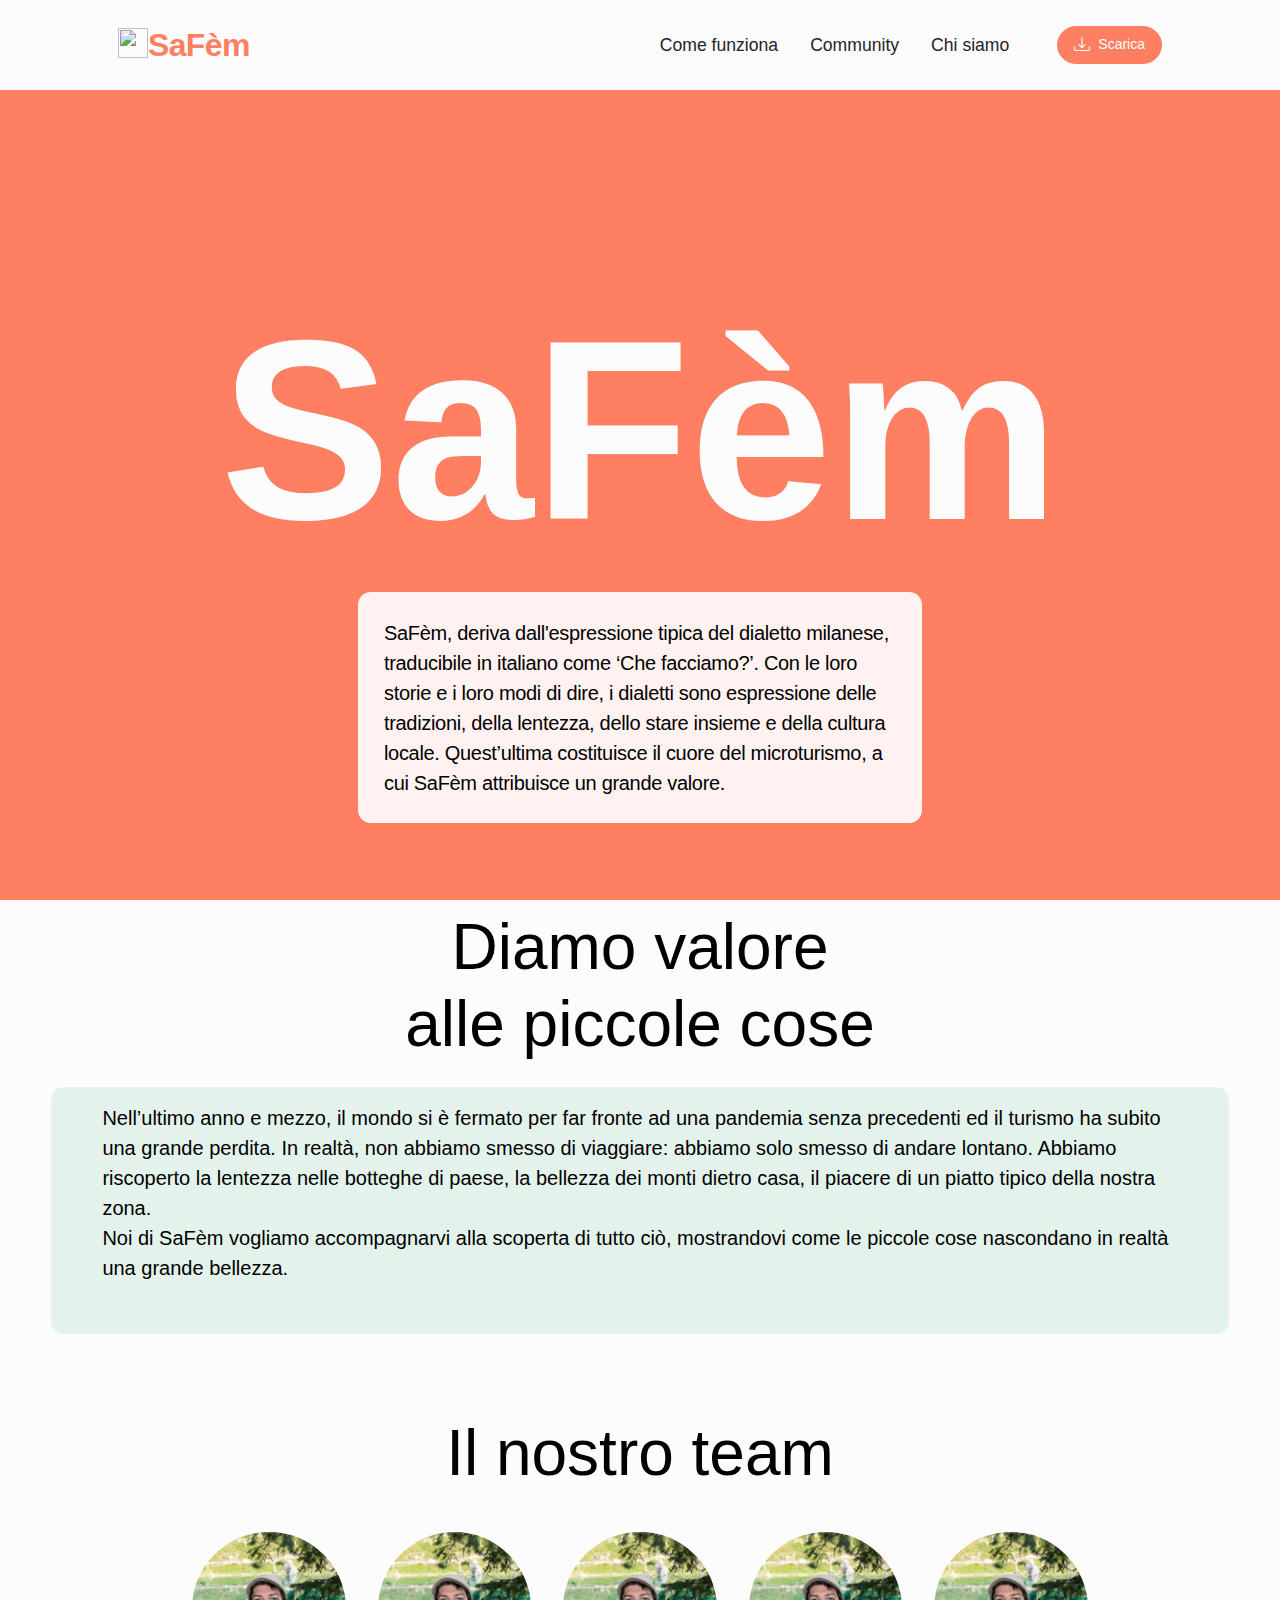
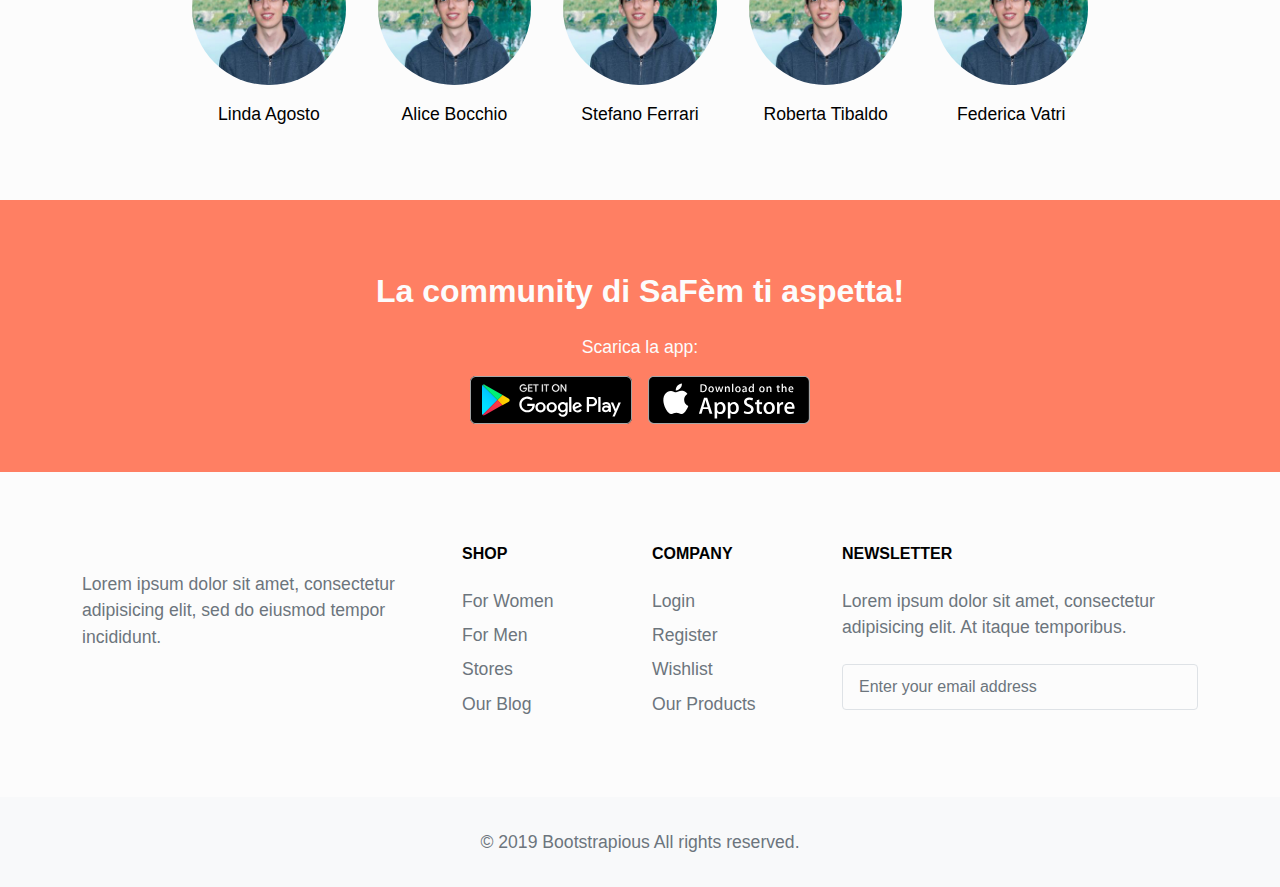
==== about.html @ 1166485e "fixing links per github pages" ====
<!DOCTYPE html>
<html lang="en">

<head>
  <meta charset="utf-8" />
  <meta name="viewport" content="width=device-width, initial-scale=1, shrink-to-fit=no" />
  <meta name="description" content="" />
  <meta name="author" content="" />
  <title>SaFèm - Chi siamo</title>
  <link rel="icon" type="image/x-icon" href="assets/favicon.ico" />
  <!-- Bootstrap icons-->
  <link href="https://cdn.jsdelivr.net/npm/bootstrap-icons@1.5.0/font/bootstrap-icons.css" rel="stylesheet" />
  <!-- Core theme CSS (includes Bootstrap)-->
  <link href="css/styles.css" rel="stylesheet" />
</head>

<body id="page-top">
  <!-- Navigation-->
  <nav class="navbar navbar-expand-lg navbar-light fixed-top shadow-sm" id="mainNav">
    <div class="container px-5">
      <div class="d-flex justify-content-center align-content-center m-auto">
        <a id="icona" href="/sa-fem/index.html"><img src="assets/logo.png" width="30px" height="30px" style="margin-top:12px;"></a>
        <a class="navbar-brand fw-bold" href="/sa-fem/index.html">SaFèm</a>
      </div>
      <button class="navbar-toggler" type="button" data-bs-toggle="collapse" data-bs-target="#navbarResponsive" aria-controls="navbarResponsive" aria-expanded="false" aria-label="Toggle navigation">
        Menu
        <i class="bi-list"></i>
      </button>
      <div class="collapse navbar-collapse" id="navbarResponsive">
        <ul class="navbar-nav ms-auto me-4 my-3 my-lg-0">
          <li class="nav-item"><a class="nav-link me-lg-3" href="/sa-fem/index.html#features">Come funziona</a></li>
          <li class="nav-item"><a class="nav-link me-lg-3" href="/sa-fem/index.html#community">Community</a></li>
          <li class="nav-item"><a class="nav-link me-lg-3" href="/sa-fem/about.html">Chi siamo</a></li>
        </ul>
        <button class="btn btn-primary rounded-pill px-3 mb-2 mb-lg-0" data-bs-toggle="modal" data-bs-target="#feedbackModal">
          <span class="d-flex align-items-center">
            <i class="bi bi-download me-2"></i>
            <span class="small">Scarica</span>
          </span>
        </button>
      </div>
    </div>
  </nav>
  <!-- Mashead header-->
  <div class="bg-primary">
    <header id="about-safem" class="d-flex flex-column align-content-center justify-content-center">
      <h1 class="text-center text-white header-spacing pt-5 pt-sm-0" style="font-size:20vw;">SaFèm</h1>
      <p class="fw-normal lead rounded-4 text-card-white">SaFèm, deriva dall'espressione tipica del dialetto milanese, traducibile in italiano come ‘Che facciamo?’.
Con le loro storie e i loro modi di dire, i dialetti sono espressione delle tradizioni, della lentezza, dello stare insieme e della cultura locale. Quest’ultima costituisce il cuore del microturismo, a cui SaFèm attribuisce un grande valore.</p>
    </header>
  </div>
  <section class="d-flex flex-column align-content-center justify-content-center">
    <h2 class="text-center display-3 mb-4">Diamo valore <br>alle piccole cose</h2>
    <p class="lead pt-3 bg-secondary rounded-4 text-card-secondary">Nell’ultimo anno e mezzo, il mondo si è fermato per far fronte ad una pandemia senza precedenti ed il turismo ha subito una grande perdita.
In realtà, non abbiamo smesso di viaggiare: abbiamo solo smesso di andare lontano. Abbiamo riscoperto la lentezza nelle botteghe di paese, la bellezza dei monti dietro casa, il piacere di un piatto tipico della nostra zona.
<br>Noi di SaFèm vogliamo accompagnarvi alla scoperta di tutto ciò, mostrandovi come le piccole cose nascondano in realtà una grande bellezza.</p>
  </section>

  <section class="d-flex flex-column align-content-center justify-content-center">
    <h2 class="text-center display-3 mb-4">Il nostro team</h2>
    <div class="team-photo">
      <div class="d-flex flex-row">
        <div class="d-flex flex-column align-content-center justify-content-center text-center">
          <div class="rounded-circle overflow-hidden m-3 team-photo-frame">
            <img src="assets/img/stefano.jpg" class="team-photo-frame">
          </div>
          <p>Linda Agosto</p>
        </div>
        <div class="d-flex flex-column align-content-center justify-content-center text-center">
          <div class="rounded-circle overflow-hidden m-3 team-photo-frame">
            <img src="assets/img/stefano.jpg" class="team-photo-frame">
          </div>
          <p>Alice Bocchio</p>
        </div>
        <div class="d-flex flex-column align-content-center justify-content-center text-center">
          <div class="rounded-circle overflow-hidden m-3 team-photo-frame">
            <img src="assets/img/stefano.jpg" class="team-photo-frame">
          </div>
          <p>Stefano Ferrari</p>
        </div>
      </div>
      <div class="d-flex flex-row">
        <div class="d-flex flex-column align-content-center justify-content-center text-center">
          <div class="rounded-circle overflow-hidden m-3 team-photo-frame">
            <img src="assets/img/stefano.jpg" class="team-photo-frame">
          </div>
          <p>Roberta Tibaldo</p>
        </div>
        <div class="d-flex flex-column align-content-center justify-content-center text-center">
          <div class="rounded-circle overflow-hidden m-3 team-photo-frame">
            <img src="assets/img/stefano.jpg" class="team-photo-frame">
          </div>
          <p>Federica Vatri</p>
        </div>
      </div>
    </div>
  </section>

  <!-- App badge section-->
  <section class="bg-primary py-5" id="download">
    <div class="container px-5">
      <h2 class="text-center text-white font-alt my-4">La community di SaFèm ti aspetta!</h2>
      <p class="text-white text-center">Scarica la app:</p>
      <div class="d-flex flex-column flex-lg-row align-items-center justify-content-center">
        <a class="me-lg-3 mb-4 mb-lg-0" href="#!"><img class="app-badge" src="assets/img/google-play-badge.svg" alt="..." /></a>
        <a href="#!"><img class="app-badge" src="assets/img/app-store-badge.svg" alt="..." /></a>
      </div>
    </div>
  </section>
  <!-- Footer-->
  <footer class="bg-white">
      <div class="container py-5">
        <div class="row py-4">
          <div class="col-lg-4 col-md-6 mb-4 mb-lg-0"><img src="img/logo.png" alt="" width="180" class="mb-3">
            <p class="font-italic text-muted">Lorem ipsum dolor sit amet, consectetur adipisicing elit, sed do eiusmod tempor incididunt.</p>
            <ul class="list-inline mt-4">
              <li class="list-inline-item"><a href="#" target="_blank" title="twitter"><i class="fa fa-twitter"></i></a></li>
              <li class="list-inline-item"><a href="#" target="_blank" title="facebook"><i class="fa fa-facebook"></i></a></li>
              <li class="list-inline-item"><a href="#" target="_blank" title="instagram"><i class="fa fa-instagram"></i></a></li>
              <li class="list-inline-item"><a href="#" target="_blank" title="pinterest"><i class="fa fa-pinterest"></i></a></li>
              <li class="list-inline-item"><a href="#" target="_blank" title="vimeo"><i class="fa fa-vimeo"></i></a></li>
            </ul>
          </div>
          <div class="col-lg-2 col-md-6 mb-4 mb-lg-0">
            <h6 class="text-uppercase font-weight-bold mb-4">Shop</h6>
            <ul class="list-unstyled mb-0">
              <li class="mb-2"><a href="#" class="text-muted">For Women</a></li>
              <li class="mb-2"><a href="#" class="text-muted">For Men</a></li>
              <li class="mb-2"><a href="#" class="text-muted">Stores</a></li>
              <li class="mb-2"><a href="#" class="text-muted">Our Blog</a></li>
            </ul>
          </div>
          <div class="col-lg-2 col-md-6 mb-4 mb-lg-0">
            <h6 class="text-uppercase font-weight-bold mb-4">Company</h6>
            <ul class="list-unstyled mb-0">
              <li class="mb-2"><a href="#" class="text-muted">Login</a></li>
              <li class="mb-2"><a href="#" class="text-muted">Register</a></li>
              <li class="mb-2"><a href="#" class="text-muted">Wishlist</a></li>
              <li class="mb-2"><a href="#" class="text-muted">Our Products</a></li>
            </ul>
          </div>
          <div class="col-lg-4 col-md-6 mb-lg-0">
            <h6 class="text-uppercase font-weight-bold mb-4">Newsletter</h6>
            <p class="text-muted mb-4">Lorem ipsum dolor sit amet, consectetur adipisicing elit. At itaque temporibus.</p>
            <div class="p-1 rounded border">
              <div class="input-group">
                <input type="email" placeholder="Enter your email address" aria-describedby="button-addon1" class="form-control border-0 shadow-0">
                <div class="input-group-append">
                  <button id="button-addon1" type="submit" class="btn btn-link"><i class="fa fa-paper-plane"></i></button>
                </div>
              </div>
            </div>
          </div>
        </div>
      </div>

      <!-- Copyrights -->
      <div class="bg-light py-4">
        <div class="container text-center">
          <p class="text-muted mb-0 py-2">© 2019 Bootstrapious All rights reserved.</p>
        </div>
      </div>
    </footer>

  <!-- Bootstrap core JS-->
  <script src="https://cdn.jsdelivr.net/npm/bootstrap@5.0.1/dist/js/bootstrap.bundle.min.js"></script>
  <!-- Core theme JS-->
  <script src="js/scripts.js"></script>
</body>

</html>
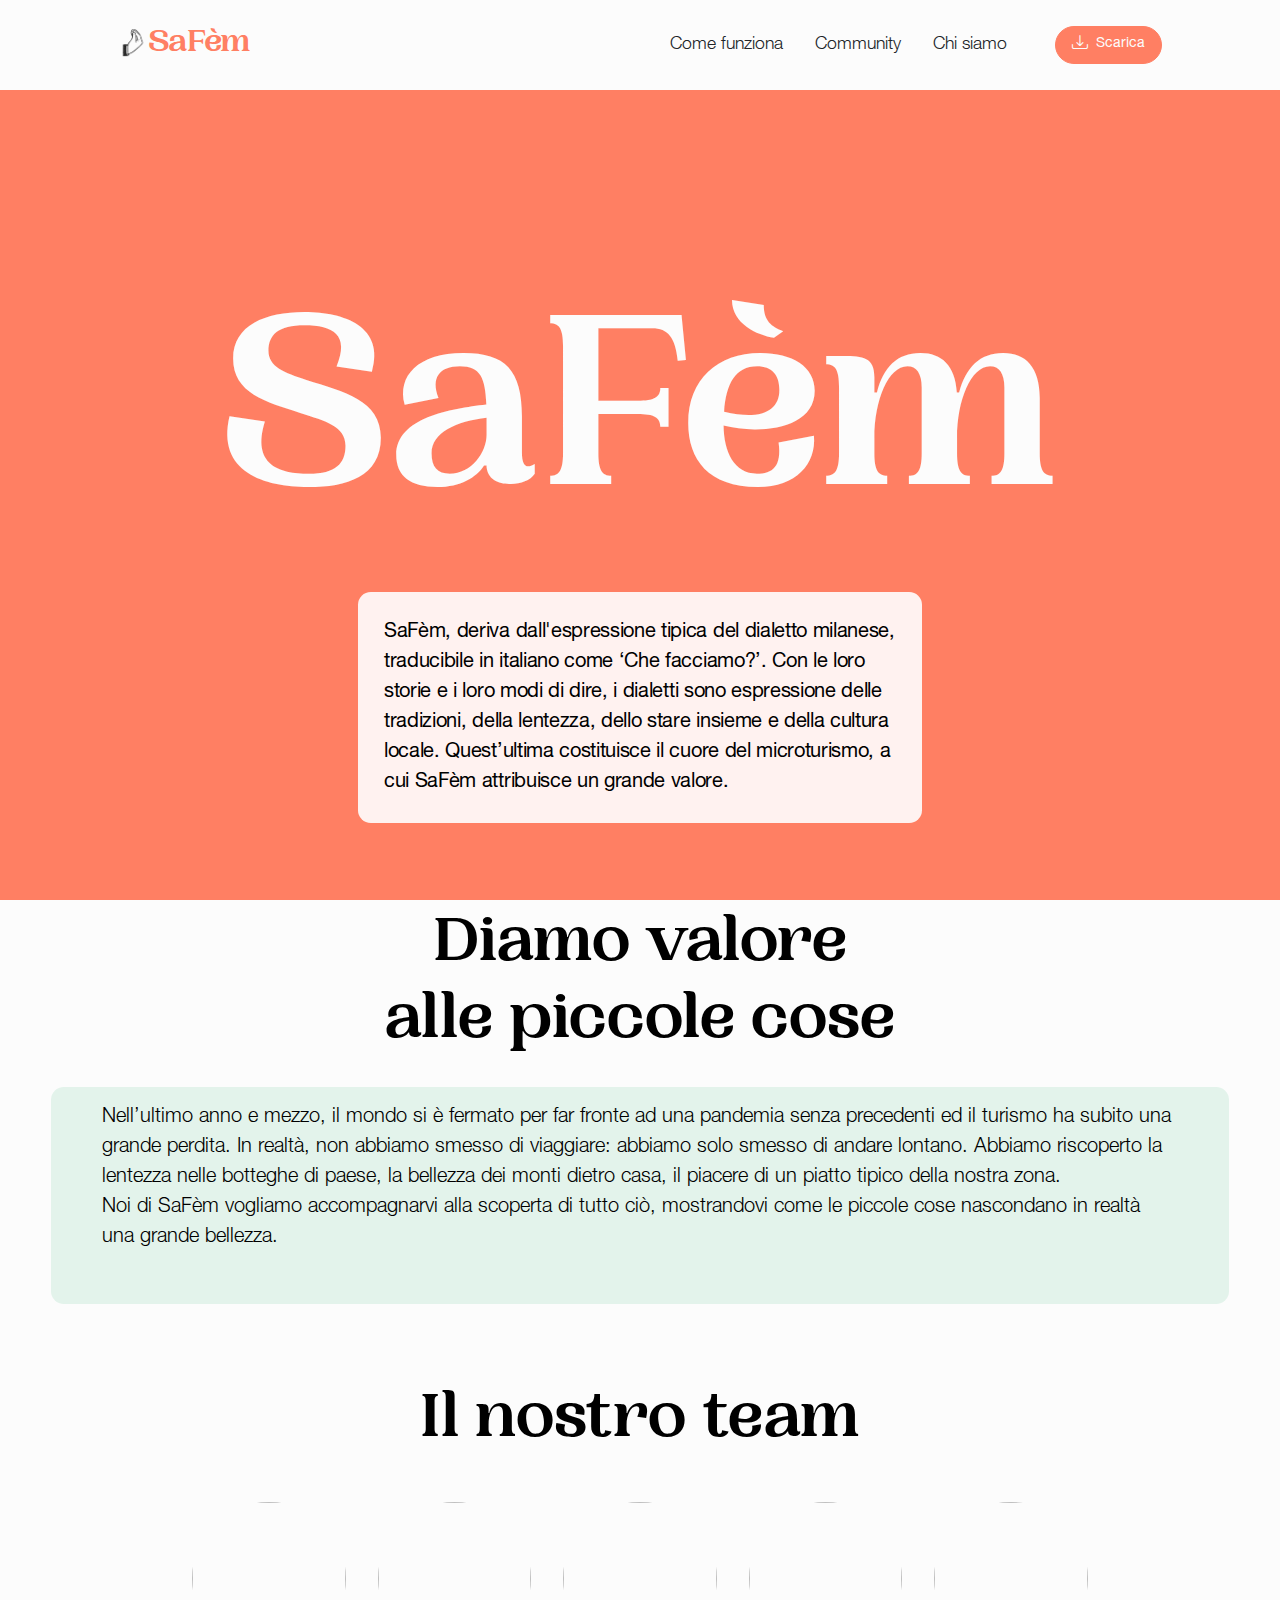
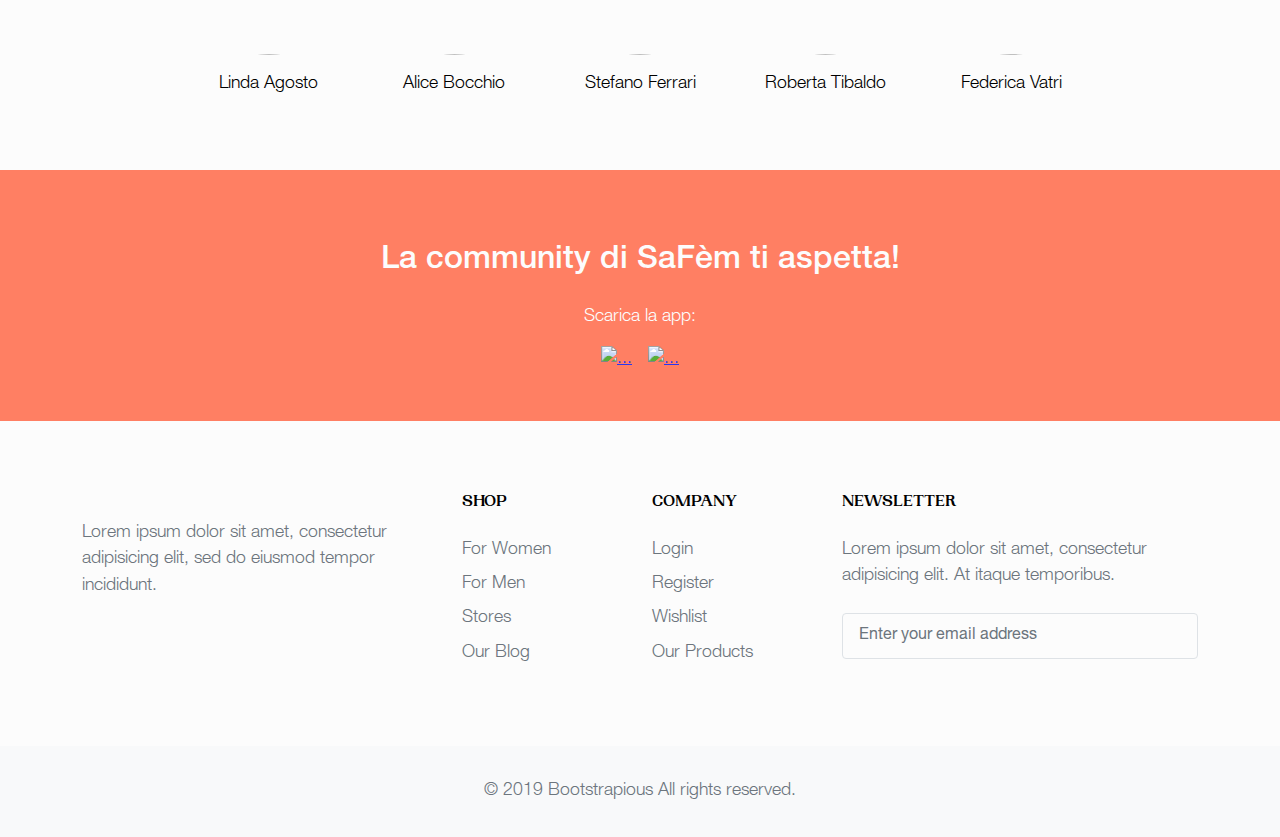
==== commit c362378e: "links" ====
--- a/about.html
+++ b/about.html
@@ -62,19 +62,19 @@
       <div class="d-flex flex-row">
         <div class="d-flex flex-column align-content-center justify-content-center text-center">
           <div class="rounded-circle overflow-hidden m-3 team-photo-frame">
-            <img src="assets/img/stefano.jpg" class="team-photo-frame">
+            <img src="/safem/assets/img/foto-team/stefano.jpg" class="team-photo-frame">
           </div>
           <p>Linda Agosto</p>
         </div>
         <div class="d-flex flex-column align-content-center justify-content-center text-center">
           <div class="rounded-circle overflow-hidden m-3 team-photo-frame">
-            <img src="assets/img/stefano.jpg" class="team-photo-frame">
+            <img src="/safem/assets/img/foto-team/stefano.jpg" class="team-photo-frame">
           </div>
           <p>Alice Bocchio</p>
         </div>
         <div class="d-flex flex-column align-content-center justify-content-center text-center">
           <div class="rounded-circle overflow-hidden m-3 team-photo-frame">
-            <img src="assets/img/stefano.jpg" class="team-photo-frame">
+            <img src="/safem/assets/img/foto-team/stefano.jpg" class="team-photo-frame">
           </div>
           <p>Stefano Ferrari</p>
         </div>
@@ -82,13 +82,13 @@
       <div class="d-flex flex-row">
         <div class="d-flex flex-column align-content-center justify-content-center text-center">
           <div class="rounded-circle overflow-hidden m-3 team-photo-frame">
-            <img src="assets/img/stefano.jpg" class="team-photo-frame">
+            <img src="/safem/assets/img/foto-team/stefano.jpg" class="team-photo-frame">
           </div>
           <p>Roberta Tibaldo</p>
         </div>
         <div class="d-flex flex-column align-content-center justify-content-center text-center">
           <div class="rounded-circle overflow-hidden m-3 team-photo-frame">
-            <img src="assets/img/stefano.jpg" class="team-photo-frame">
+            <img src="/safem/assets/img/foto-team/stefano.jpg" class="team-photo-frame">
           </div>
           <p>Federica Vatri</p>
         </div>
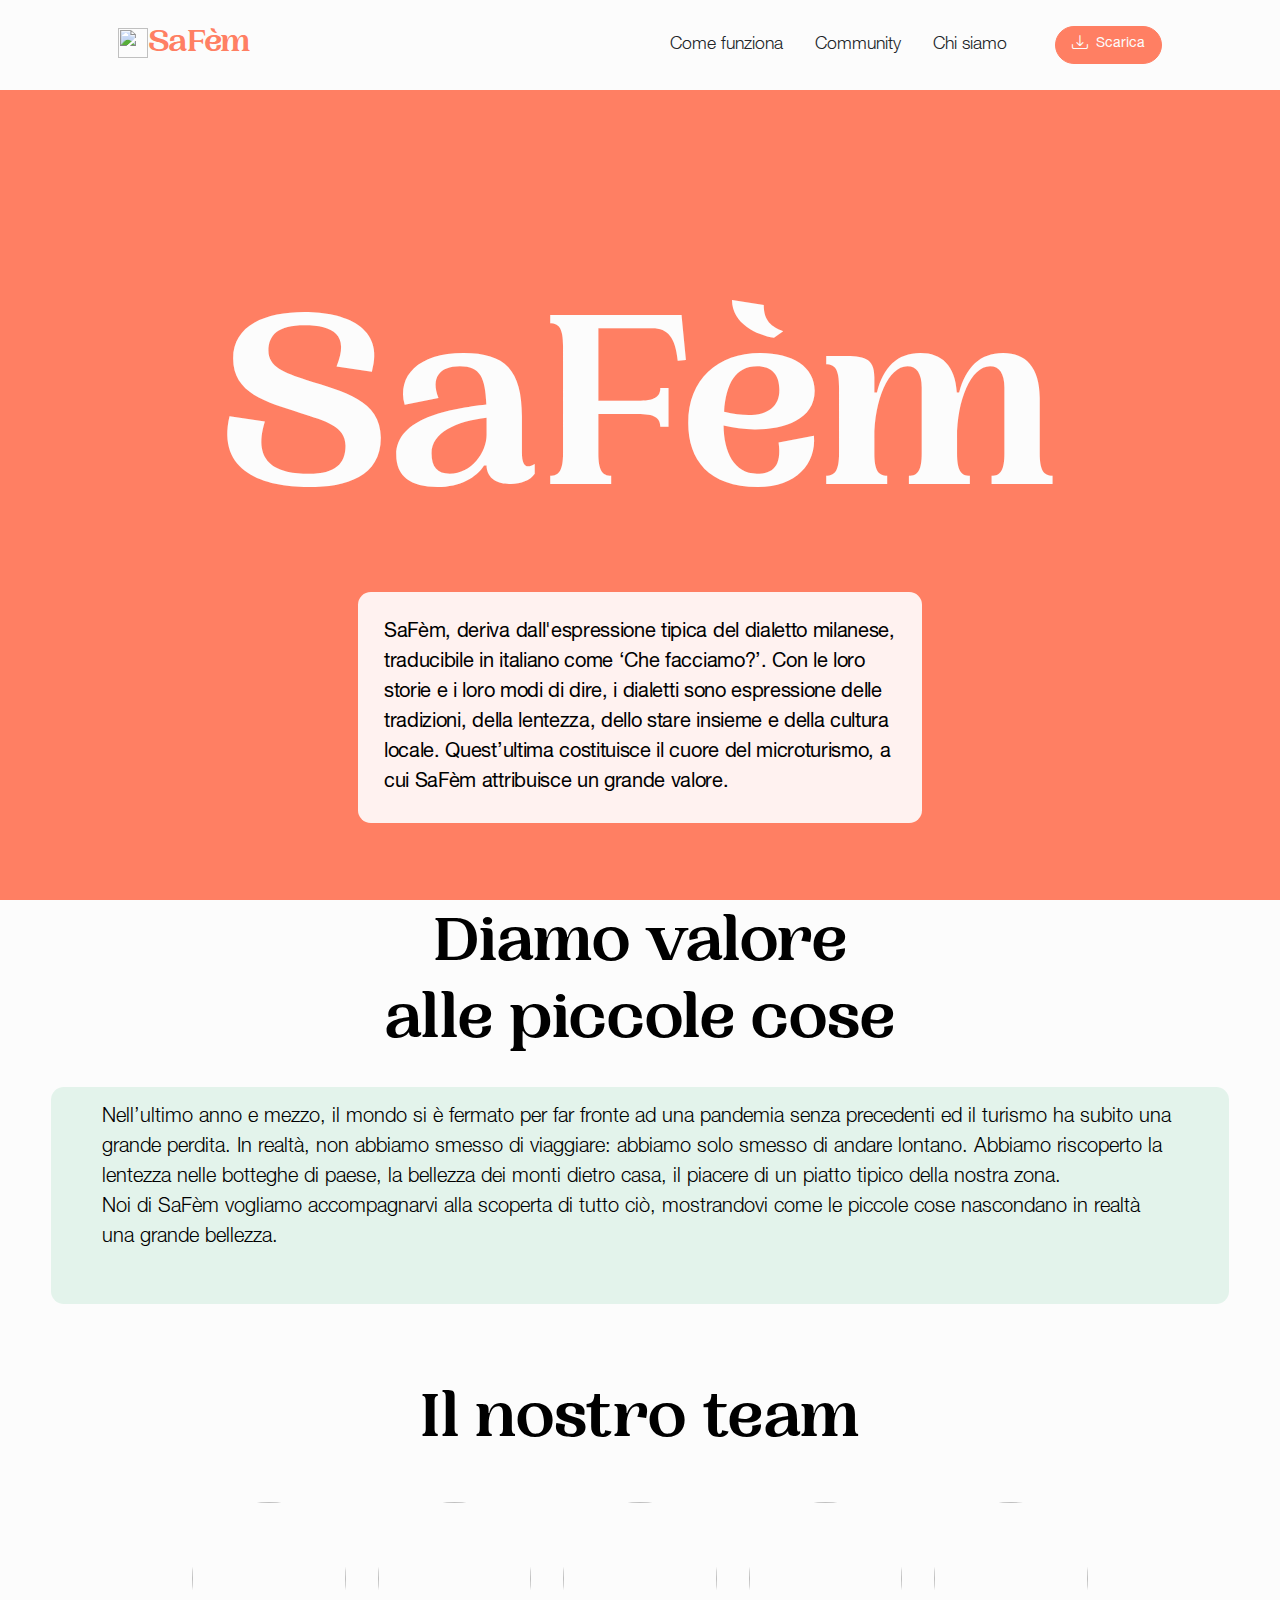
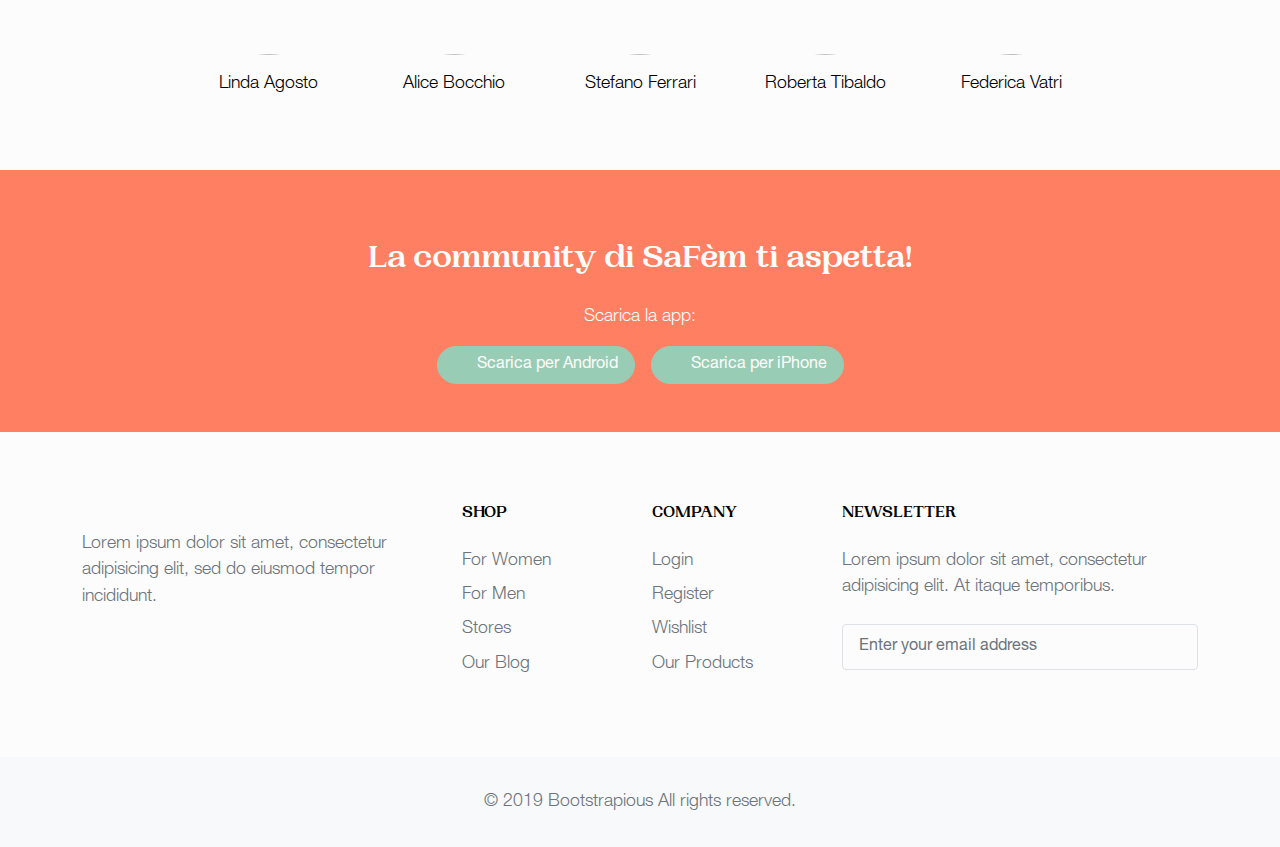
==== commit f77e146a: "links" ====
--- a/about.html
+++ b/about.html
@@ -18,8 +18,8 @@
   <!-- Navigation-->
   <nav class="navbar navbar-expand-lg navbar-light fixed-top shadow-sm" id="mainNav">
     <div class="container px-5">
-      <div class="d-flex justify-content-center align-content-center m-auto">
-        <a id="icona" href="/sa-fem/index.html"><img src="assets/logo.png" width="30px" height="30px" style="margin-top:12px;"></a>
+      <div class="d-flex justify-content-center align-content-center">
+        <a id="icona" href="/sa-fem/index.html"><img src="/sa-fem/assets/icone/logo.png" width="30px" height="30px" style="margin-top:12px;"></a>
         <a class="navbar-brand fw-bold" href="/sa-fem/index.html">SaFèm</a>
       </div>
       <button class="navbar-toggler" type="button" data-bs-toggle="collapse" data-bs-target="#navbarResponsive" aria-controls="navbarResponsive" aria-expanded="false" aria-label="Toggle navigation">
@@ -62,13 +62,13 @@
       <div class="d-flex flex-row">
         <div class="d-flex flex-column align-content-center justify-content-center text-center">
           <div class="rounded-circle overflow-hidden m-3 team-photo-frame">
-            <img src="/safem/assets/img/foto-team/stefano.jpg" class="team-photo-frame">
+            <img src="/sa-fem/assets/img/foto-team/stefano.jpg" class="team-photo-frame">
           </div>
           <p>Linda Agosto</p>
         </div>
         <div class="d-flex flex-column align-content-center justify-content-center text-center">
           <div class="rounded-circle overflow-hidden m-3 team-photo-frame">
-            <img src="/safem/assets/img/foto-team/stefano.jpg" class="team-photo-frame">
+            <img src="/sa-fem/assets/img/foto-team/stefano.jpg" class="team-photo-frame">
           </div>
           <p>Alice Bocchio</p>
         </div>
@@ -82,13 +82,13 @@
       <div class="d-flex flex-row">
         <div class="d-flex flex-column align-content-center justify-content-center text-center">
           <div class="rounded-circle overflow-hidden m-3 team-photo-frame">
-            <img src="/safem/assets/img/foto-team/stefano.jpg" class="team-photo-frame">
+            <img src="/sa-fem/assets/img/foto-team/stefano.jpg" class="team-photo-frame">
           </div>
           <p>Roberta Tibaldo</p>
         </div>
         <div class="d-flex flex-column align-content-center justify-content-center text-center">
           <div class="rounded-circle overflow-hidden m-3 team-photo-frame">
-            <img src="/safem/assets/img/foto-team/stefano.jpg" class="team-photo-frame">
+            <img src="/sa-fem/assets/img/foto-team/stefano.jpg" class="team-photo-frame">
           </div>
           <p>Federica Vatri</p>
         </div>
@@ -99,11 +99,21 @@
   <!-- App badge section-->
   <section class="bg-primary py-5" id="download">
     <div class="container px-5">
-      <h2 class="text-center text-white font-alt my-4">La community di SaFèm ti aspetta!</h2>
+      <h2 class="text-center text-white my-4">La community di SaFèm ti aspetta!</h2>
       <p class="text-white text-center">Scarica la app:</p>
-      <div class="d-flex flex-column flex-lg-row align-items-center justify-content-center">
-        <a class="me-lg-3 mb-4 mb-lg-0" href="#!"><img class="app-badge" src="assets/img/google-play-badge.svg" alt="..." /></a>
-        <a href="#!"><img class="app-badge" src="assets/img/app-store-badge.svg" alt="..." /></a>
+      <div class="d-flex flex-sm-row flex-column justify-content-center align-items-center">
+        <button class="btn btn-secondary rounded-pill px-3 mb-2 me-sm-3 mb-lg-0">
+          <span class="d-flex align-items-center">
+            <img src="/sa-fem/assets/icone/play_store.png" width="15" height="15" class="me-2">
+            <span> Scarica per Android</span>
+          </span>
+        </button>
+        <button class="btn btn-secondary rounded-pill px-3 mb-2 mb-lg-0">
+          <span class="d-flex align-items-center">
+            <img src="/sa-fem/assets/icone/apple_store.png" width="15" height="18" class="me-2">
+            <span> Scarica per iPhone</span>
+          </span>
+        </button>
       </div>
     </div>
   </section>
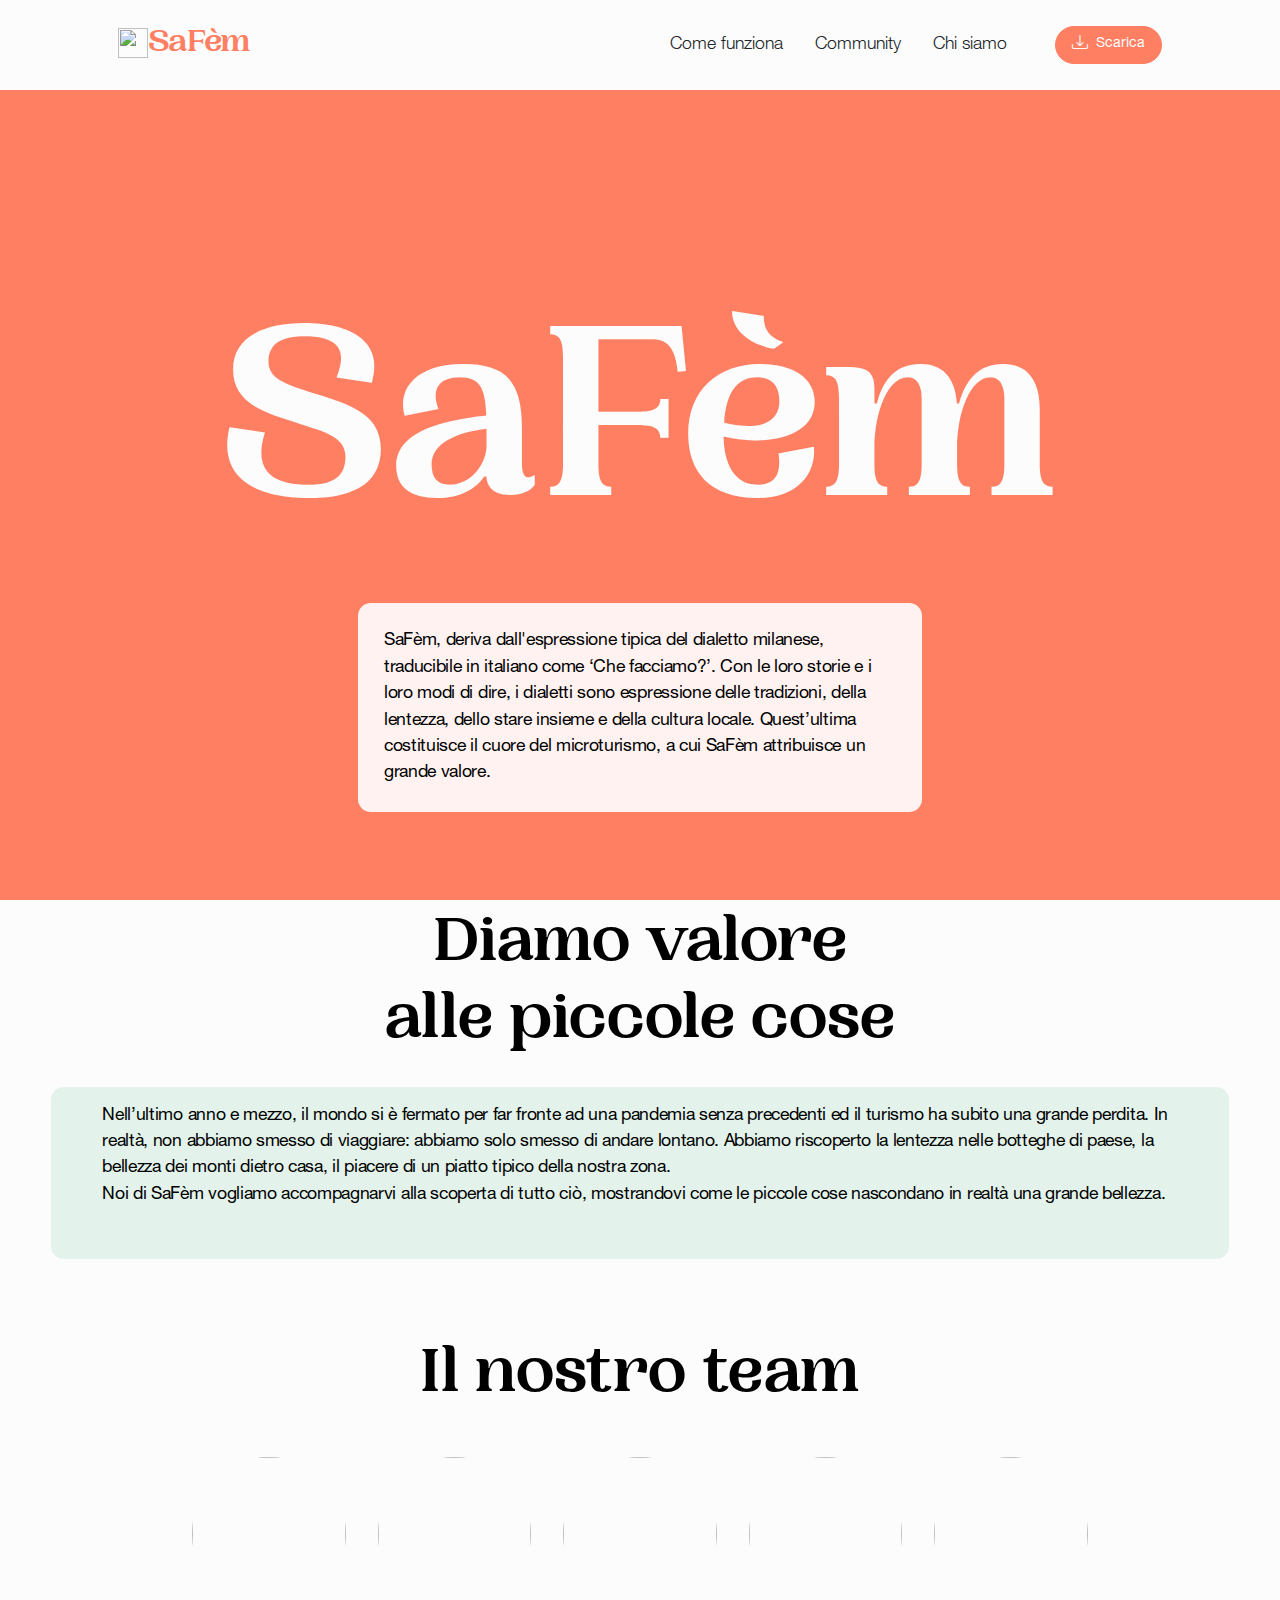
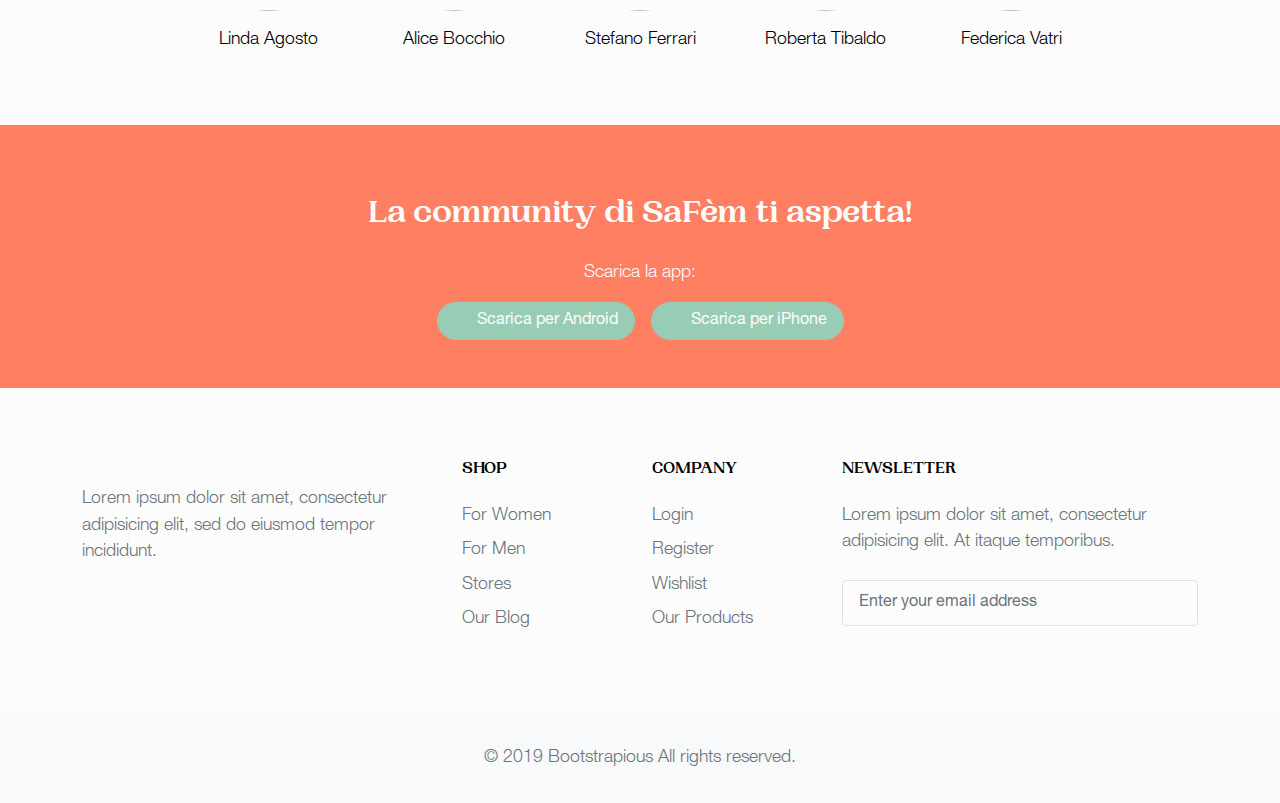
==== commit 00c93616: "links" ====
--- a/about.html
+++ b/about.html
@@ -7,7 +7,7 @@
   <meta name="description" content="" />
   <meta name="author" content="" />
   <title>SaFèm - Chi siamo</title>
-  <link rel="icon" type="image/x-icon" href="assets/favicon.ico" />
+  <link rel="icon" type="image/x-icon" href="../sa-fem/assets/icone/favicon.ico" />
   <!-- Bootstrap icons-->
   <link href="https://cdn.jsdelivr.net/npm/bootstrap-icons@1.5.0/font/bootstrap-icons.css" rel="stylesheet" />
   <!-- Core theme CSS (includes Bootstrap)-->
@@ -19,8 +19,8 @@
   <nav class="navbar navbar-expand-lg navbar-light fixed-top shadow-sm" id="mainNav">
     <div class="container px-5">
       <div class="d-flex justify-content-center align-content-center">
-        <a id="icona" href="/sa-fem/index.html"><img src="/sa-fem/assets/icone/logo.png" width="30px" height="30px" style="margin-top:12px;"></a>
-        <a class="navbar-brand fw-bold" href="/sa-fem/index.html">SaFèm</a>
+        <a id="icona" href="../sa-fem/index.html"><img src="../sa-fem/assets/icone/logo.png" width="30px" height="30px" style="margin-top:12px;"></a>
+        <a class="navbar-brand fw-bold" href="../sa-fem/index.html">SaFèm</a>
       </div>
       <button class="navbar-toggler" type="button" data-bs-toggle="collapse" data-bs-target="#navbarResponsive" aria-controls="navbarResponsive" aria-expanded="false" aria-label="Toggle navigation">
         Menu
@@ -45,13 +45,13 @@
   <div class="bg-primary">
     <header id="about-safem" class="d-flex flex-column align-content-center justify-content-center">
       <h1 class="text-center text-white header-spacing pt-5 pt-sm-0" style="font-size:20vw;">SaFèm</h1>
-      <p class="fw-normal lead rounded-4 text-card-white">SaFèm, deriva dall'espressione tipica del dialetto milanese, traducibile in italiano come ‘Che facciamo?’.
+      <p class="fw-normal rounded-4 text-card-white">SaFèm, deriva dall'espressione tipica del dialetto milanese, traducibile in italiano come ‘Che facciamo?’.
 Con le loro storie e i loro modi di dire, i dialetti sono espressione delle tradizioni, della lentezza, dello stare insieme e della cultura locale. Quest’ultima costituisce il cuore del microturismo, a cui SaFèm attribuisce un grande valore.</p>
     </header>
   </div>
   <section class="d-flex flex-column align-content-center justify-content-center">
     <h2 class="text-center display-3 mb-4">Diamo valore <br>alle piccole cose</h2>
-    <p class="lead pt-3 bg-secondary rounded-4 text-card-secondary">Nell’ultimo anno e mezzo, il mondo si è fermato per far fronte ad una pandemia senza precedenti ed il turismo ha subito una grande perdita.
+    <p class="fw-normal pt-3 bg-secondary rounded-4 text-card-secondary">Nell’ultimo anno e mezzo, il mondo si è fermato per far fronte ad una pandemia senza precedenti ed il turismo ha subito una grande perdita.
 In realtà, non abbiamo smesso di viaggiare: abbiamo solo smesso di andare lontano. Abbiamo riscoperto la lentezza nelle botteghe di paese, la bellezza dei monti dietro casa, il piacere di un piatto tipico della nostra zona.
 <br>Noi di SaFèm vogliamo accompagnarvi alla scoperta di tutto ciò, mostrandovi come le piccole cose nascondano in realtà una grande bellezza.</p>
   </section>
@@ -62,19 +62,19 @@
       <div class="d-flex flex-row">
         <div class="d-flex flex-column align-content-center justify-content-center text-center">
           <div class="rounded-circle overflow-hidden m-3 team-photo-frame">
-            <img src="/sa-fem/assets/img/foto-team/stefano.jpg" class="team-photo-frame">
+            <img src="../sa-fem/assets/img/foto_team/stefano.jpg" class="team-photo-frame">
           </div>
           <p>Linda Agosto</p>
         </div>
         <div class="d-flex flex-column align-content-center justify-content-center text-center">
           <div class="rounded-circle overflow-hidden m-3 team-photo-frame">
-            <img src="/sa-fem/assets/img/foto-team/stefano.jpg" class="team-photo-frame">
+            <img src="../sa-fem/assets/img/foto_team/stefano.jpg" class="team-photo-frame">
           </div>
           <p>Alice Bocchio</p>
         </div>
         <div class="d-flex flex-column align-content-center justify-content-center text-center">
           <div class="rounded-circle overflow-hidden m-3 team-photo-frame">
-            <img src="/safem/assets/img/foto-team/stefano.jpg" class="team-photo-frame">
+            <img src="../sa-fem/assets/img/foto_team/stefano.jpg" class="team-photo-frame">
           </div>
           <p>Stefano Ferrari</p>
         </div>
@@ -82,13 +82,13 @@
       <div class="d-flex flex-row">
         <div class="d-flex flex-column align-content-center justify-content-center text-center">
           <div class="rounded-circle overflow-hidden m-3 team-photo-frame">
-            <img src="/sa-fem/assets/img/foto-team/stefano.jpg" class="team-photo-frame">
+            <img src="../sa-fem/assets/img/foto_team/stefano.jpg" class="team-photo-frame">
           </div>
           <p>Roberta Tibaldo</p>
         </div>
         <div class="d-flex flex-column align-content-center justify-content-center text-center">
           <div class="rounded-circle overflow-hidden m-3 team-photo-frame">
-            <img src="/sa-fem/assets/img/foto-team/stefano.jpg" class="team-photo-frame">
+            <img src="../sa-fem/assets/img/foto_team/stefano.jpg" class="team-photo-frame">
           </div>
           <p>Federica Vatri</p>
         </div>
@@ -104,13 +104,13 @@
       <div class="d-flex flex-sm-row flex-column justify-content-center align-items-center">
         <button class="btn btn-secondary rounded-pill px-3 mb-2 me-sm-3 mb-lg-0">
           <span class="d-flex align-items-center">
-            <img src="/sa-fem/assets/icone/play_store.png" width="15" height="15" class="me-2">
+            <img src="../sa-fem/assets/icone/play_store.png" width="15" height="15" class="me-2">
             <span> Scarica per Android</span>
           </span>
         </button>
         <button class="btn btn-secondary rounded-pill px-3 mb-2 mb-lg-0">
           <span class="d-flex align-items-center">
-            <img src="/sa-fem/assets/icone/apple_store.png" width="15" height="18" class="me-2">
+            <img src="../sa-fem/assets/icone/apple_store.png" width="15" height="18" class="me-2">
             <span> Scarica per iPhone</span>
           </span>
         </button>
@@ -121,7 +121,7 @@
   <footer class="bg-white">
       <div class="container py-5">
         <div class="row py-4">
-          <div class="col-lg-4 col-md-6 mb-4 mb-lg-0"><img src="img/logo.png" alt="" width="180" class="mb-3">
+          <div class="col-lg-4 col-md-6 mb-4 mb-lg-0"><img src="../sa-fem/assets/icone/logo.png" alt="" width="180" class="mb-3">
             <p class="font-italic text-muted">Lorem ipsum dolor sit amet, consectetur adipisicing elit, sed do eiusmod tempor incididunt.</p>
             <ul class="list-inline mt-4">
               <li class="list-inline-item"><a href="#" target="_blank" title="twitter"><i class="fa fa-twitter"></i></a></li>
@@ -174,8 +174,7 @@
 
   <!-- Bootstrap core JS-->
   <script src="https://cdn.jsdelivr.net/npm/bootstrap@5.0.1/dist/js/bootstrap.bundle.min.js"></script>
-  <!-- Core theme JS-->
-  <script src="js/scripts.js"></script>
+
 </body>
 
 </html>
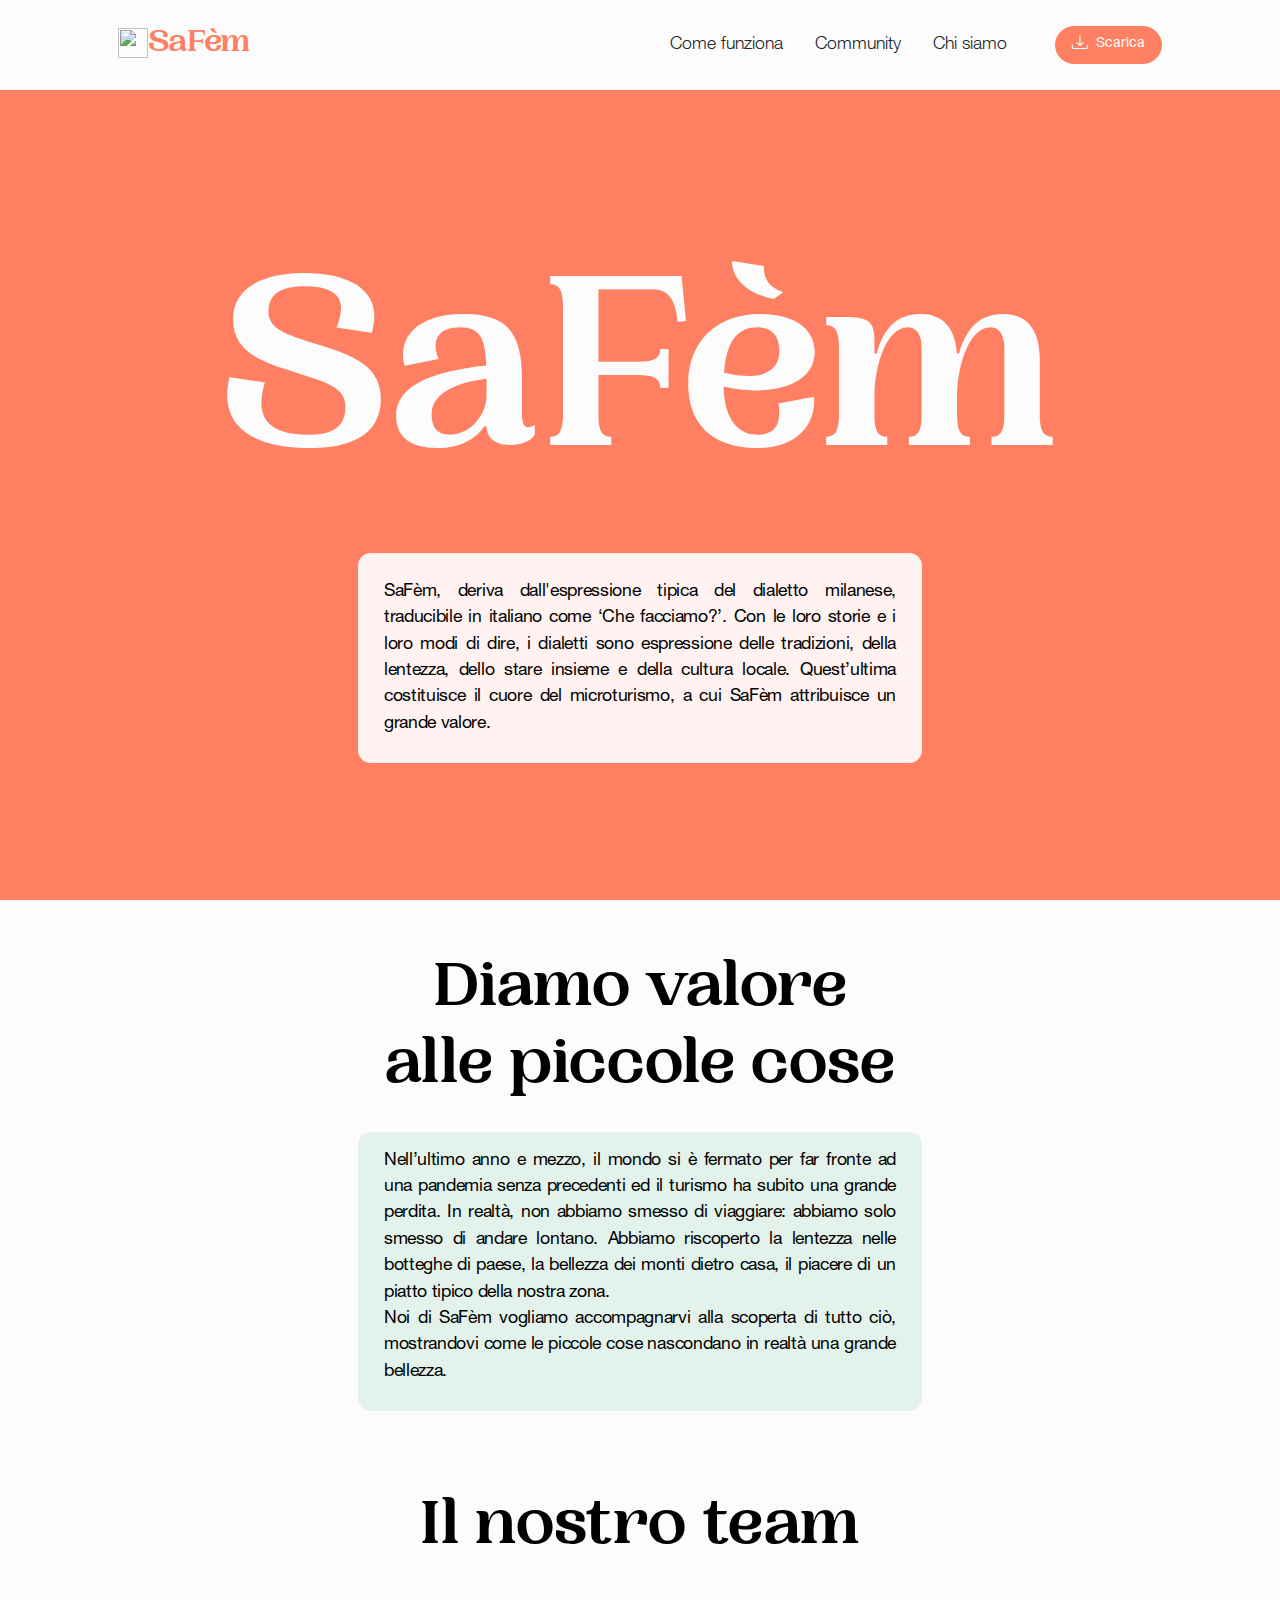
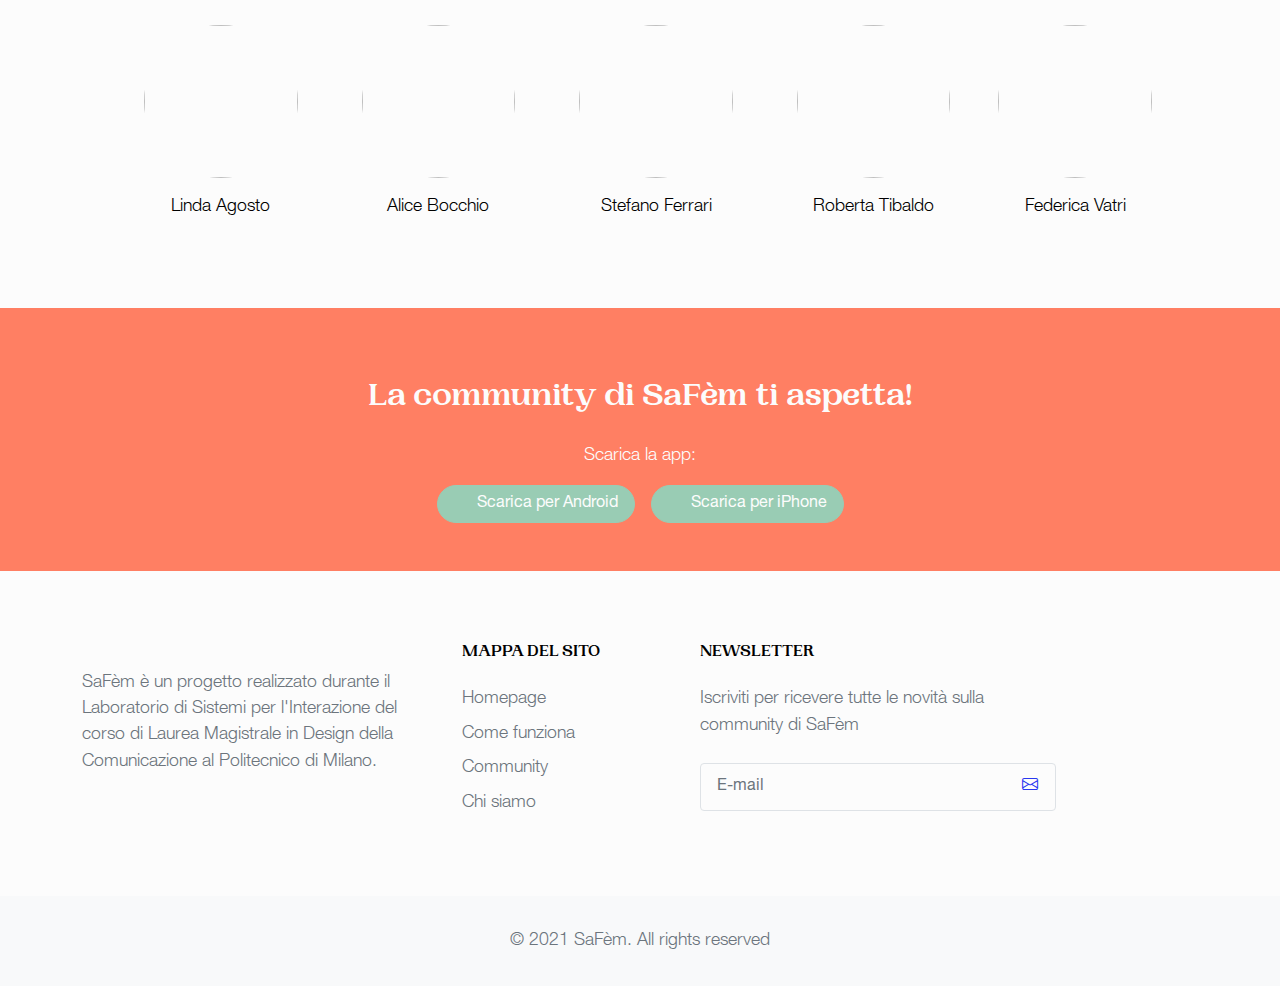
==== commit 315ab1f0: "footer, links e imgs" ====
--- a/about.html
+++ b/about.html
@@ -28,9 +28,9 @@
       </button>
       <div class="collapse navbar-collapse" id="navbarResponsive">
         <ul class="navbar-nav ms-auto me-4 my-3 my-lg-0">
-          <li class="nav-item"><a class="nav-link me-lg-3" href="/sa-fem/index.html#features">Come funziona</a></li>
-          <li class="nav-item"><a class="nav-link me-lg-3" href="/sa-fem/index.html#community">Community</a></li>
-          <li class="nav-item"><a class="nav-link me-lg-3" href="/sa-fem/about.html">Chi siamo</a></li>
+          <li class="nav-item"><a class="nav-link me-lg-3" href="../sa-fem/index.html#features">Come funziona</a></li>
+          <li class="nav-item"><a class="nav-link me-lg-3" href="../sa-fem/index.html#community">Community</a></li>
+          <li class="nav-item"><a class="nav-link me-lg-3" href="../sa-fem/about.html">Chi siamo</a></li>
         </ul>
         <button class="btn btn-primary rounded-pill px-3 mb-2 mb-lg-0" data-bs-toggle="modal" data-bs-target="#feedbackModal">
           <span class="d-flex align-items-center">
@@ -45,13 +45,13 @@
   <div class="bg-primary">
     <header id="about-safem" class="d-flex flex-column align-content-center justify-content-center">
       <h1 class="text-center text-white header-spacing pt-5 pt-sm-0" style="font-size:20vw;">SaFèm</h1>
-      <p class="fw-normal rounded-4 text-card-white">SaFèm, deriva dall'espressione tipica del dialetto milanese, traducibile in italiano come ‘Che facciamo?’.
+      <p class="fw-normal rounded-4 text-card-white" style="text-align: justify;">SaFèm, deriva dall'espressione tipica del dialetto milanese, traducibile in italiano come ‘Che facciamo?’.
 Con le loro storie e i loro modi di dire, i dialetti sono espressione delle tradizioni, della lentezza, dello stare insieme e della cultura locale. Quest’ultima costituisce il cuore del microturismo, a cui SaFèm attribuisce un grande valore.</p>
     </header>
   </div>
   <section class="d-flex flex-column align-content-center justify-content-center">
     <h2 class="text-center display-3 mb-4">Diamo valore <br>alle piccole cose</h2>
-    <p class="fw-normal pt-3 bg-secondary rounded-4 text-card-secondary">Nell’ultimo anno e mezzo, il mondo si è fermato per far fronte ad una pandemia senza precedenti ed il turismo ha subito una grande perdita.
+    <p class="fw-normal pt-3 bg-secondary rounded-4 text-card-secondary"  style="text-align: justify;">Nell’ultimo anno e mezzo, il mondo si è fermato per far fronte ad una pandemia senza precedenti ed il turismo ha subito una grande perdita.
 In realtà, non abbiamo smesso di viaggiare: abbiamo solo smesso di andare lontano. Abbiamo riscoperto la lentezza nelle botteghe di paese, la bellezza dei monti dietro casa, il piacere di un piatto tipico della nostra zona.
 <br>Noi di SaFèm vogliamo accompagnarvi alla scoperta di tutto ciò, mostrandovi come le piccole cose nascondano in realtà una grande bellezza.</p>
   </section>
@@ -60,35 +60,38 @@
     <h2 class="text-center display-3 mb-4">Il nostro team</h2>
     <div class="team-photo">
       <div class="d-flex flex-row">
-        <div class="d-flex flex-column align-content-center justify-content-center text-center">
+        <div class="d-flex flex-column align-content-center justify-content-center text-center m-lg-3">
           <div class="rounded-circle overflow-hidden m-3 team-photo-frame">
-            <img src="../sa-fem/assets/img/foto_team/stefano.jpg" class="team-photo-frame">
+            <img src="../sa-fem/assets/img/foto_team/linda.jpeg" class="team-photo-frame">
           </div>
           <p>Linda Agosto</p>
         </div>
-        <div class="d-flex flex-column align-content-center justify-content-center text-center">
+        <div class="d-flex flex-column align-content-center justify-content-center text-center m-lg-3">
           <div class="rounded-circle overflow-hidden m-3 team-photo-frame">
-            <img src="../sa-fem/assets/img/foto_team/stefano.jpg" class="team-photo-frame">
+            <img src="../sa-fem/assets/img/foto_team/alice.jpeg" class="team-photo-frame">
           </div>
           <p>Alice Bocchio</p>
         </div>
-        <div class="d-flex flex-column align-content-center justify-content-center text-center">
+      </div>
+
+      <div class="d-flex flex-row">
+        <div class="d-flex flex-column align-content-center justify-content-center text-center m-lg-3">
           <div class="rounded-circle overflow-hidden m-3 team-photo-frame">
-            <img src="../sa-fem/assets/img/foto_team/stefano.jpg" class="team-photo-frame">
+            <img src="../sa-fem/assets/img/foto_team/stefano.jpeg" class="team-photo-frame">
           </div>
           <p>Stefano Ferrari</p>
+        </div>
+        <div class="d-flex flex-column align-content-center justify-content-center text-center m-lg-3">
+          <div class="rounded-circle overflow-hidden m-3 team-photo-frame">
+            <img src="../sa-fem/assets/img/foto_team/roberta.jpeg" class="team-photo-frame">
+          </div>
+          <p>Roberta Tibaldo</p>
         </div>
       </div>
       <div class="d-flex flex-row">
         <div class="d-flex flex-column align-content-center justify-content-center text-center">
           <div class="rounded-circle overflow-hidden m-3 team-photo-frame">
-            <img src="../sa-fem/assets/img/foto_team/stefano.jpg" class="team-photo-frame">
-          </div>
-          <p>Roberta Tibaldo</p>
-        </div>
-        <div class="d-flex flex-column align-content-center justify-content-center text-center">
-          <div class="rounded-circle overflow-hidden m-3 team-photo-frame">
-            <img src="../sa-fem/assets/img/foto_team/stefano.jpg" class="team-photo-frame">
+            <img src="../sa-fem/assets/img/foto_team/federica.jpeg" class="team-photo-frame">
           </div>
           <p>Federica Vatri</p>
         </div>
@@ -119,58 +122,43 @@
   </section>
   <!-- Footer-->
   <footer class="bg-white">
-      <div class="container py-5">
-        <div class="row py-4">
-          <div class="col-lg-4 col-md-6 mb-4 mb-lg-0"><img src="../sa-fem/assets/icone/logo.png" alt="" width="180" class="mb-3">
-            <p class="font-italic text-muted">Lorem ipsum dolor sit amet, consectetur adipisicing elit, sed do eiusmod tempor incididunt.</p>
-            <ul class="list-inline mt-4">
-              <li class="list-inline-item"><a href="#" target="_blank" title="twitter"><i class="fa fa-twitter"></i></a></li>
-              <li class="list-inline-item"><a href="#" target="_blank" title="facebook"><i class="fa fa-facebook"></i></a></li>
-              <li class="list-inline-item"><a href="#" target="_blank" title="instagram"><i class="fa fa-instagram"></i></a></li>
-              <li class="list-inline-item"><a href="#" target="_blank" title="pinterest"><i class="fa fa-pinterest"></i></a></li>
-              <li class="list-inline-item"><a href="#" target="_blank" title="vimeo"><i class="fa fa-vimeo"></i></a></li>
-            </ul>
-          </div>
-          <div class="col-lg-2 col-md-6 mb-4 mb-lg-0">
-            <h6 class="text-uppercase font-weight-bold mb-4">Shop</h6>
-            <ul class="list-unstyled mb-0">
-              <li class="mb-2"><a href="#" class="text-muted">For Women</a></li>
-              <li class="mb-2"><a href="#" class="text-muted">For Men</a></li>
-              <li class="mb-2"><a href="#" class="text-muted">Stores</a></li>
-              <li class="mb-2"><a href="#" class="text-muted">Our Blog</a></li>
-            </ul>
-          </div>
-          <div class="col-lg-2 col-md-6 mb-4 mb-lg-0">
-            <h6 class="text-uppercase font-weight-bold mb-4">Company</h6>
-            <ul class="list-unstyled mb-0">
-              <li class="mb-2"><a href="#" class="text-muted">Login</a></li>
-              <li class="mb-2"><a href="#" class="text-muted">Register</a></li>
-              <li class="mb-2"><a href="#" class="text-muted">Wishlist</a></li>
-              <li class="mb-2"><a href="#" class="text-muted">Our Products</a></li>
-            </ul>
-          </div>
-          <div class="col-lg-4 col-md-6 mb-lg-0">
-            <h6 class="text-uppercase font-weight-bold mb-4">Newsletter</h6>
-            <p class="text-muted mb-4">Lorem ipsum dolor sit amet, consectetur adipisicing elit. At itaque temporibus.</p>
-            <div class="p-1 rounded border">
-              <div class="input-group">
-                <input type="email" placeholder="Enter your email address" aria-describedby="button-addon1" class="form-control border-0 shadow-0">
-                <div class="input-group-append">
-                  <button id="button-addon1" type="submit" class="btn btn-link"><i class="fa fa-paper-plane"></i></button>
-                </div>
+    <div class="container py-5">
+      <div class="row py-4">
+        <div class="col-lg-4 col-md-6 mb-4 mb-lg-0"><img src="../sa-fem/assets/icone/safem-logotipo.png" alt="" width="100" class="mb-3">
+          <p class="font-italic text-muted">SaFèm è un progetto realizzato durante il Laboratorio di Sistemi per l'Interazione del corso di Laurea Magistrale in Design della Comunicazione al Politecnico di Milano.</p>
+        </div>
+        <div class="col-lg-2 col-md-6 mb-4 mb-lg-0 me-5">
+          <h6 class="text-uppercase font-weight-bold mb-4">Mappa del sito</h6>
+          <ul class="list-unstyled mb-0">
+            <li class="mb-2"><a href="../sa-fem/index.html" class="text-muted">Homepage</a></li>
+            <li class="mb-2"><a href="../sa-fem/index.html#features" class="text-muted">Come funziona</a></li>
+            <li class="mb-2"><a href="../sa-fem/index.html#community" class="text-muted">Community</a></li>
+            <li class="mb-2"><a href="../sa-fem/about.html" class="text-muted">Chi siamo</a></li>
+          </ul>
+        </div>
+
+        <div class="col-lg-4 col-md-6 mb-lg-0">
+          <h6 class="text-uppercase font-weight-bold mb-4">Newsletter</h6>
+          <p class="text-muted mb-4">Iscriviti per ricevere tutte le novità sulla community di SaFèm</p>
+          <div class="p-1 rounded border">
+            <div class="input-group">
+              <input type="email" placeholder="E-mail" aria-describedby="button-addon1" class="form-control border-0 shadow-0">
+              <div class="input-group-append">
+                <button id="button-addon1" type="submit" class="btn btn-link"><i class="bi bi-envelope"></i></button>
               </div>
             </div>
           </div>
         </div>
       </div>
+    </div>
 
-      <!-- Copyrights -->
-      <div class="bg-light py-4">
-        <div class="container text-center">
-          <p class="text-muted mb-0 py-2">© 2019 Bootstrapious All rights reserved.</p>
-        </div>
+    <!-- Copyrights -->
+    <div class="bg-light py-4">
+      <div class="container text-center">
+        <p class="text-muted mb-0 py-2">© 2021 SaFèm. All rights reserved</p>
       </div>
-    </footer>
+    </div>
+  </footer>
 
   <!-- Bootstrap core JS-->
   <script src="https://cdn.jsdelivr.net/npm/bootstrap@5.0.1/dist/js/bootstrap.bundle.min.js"></script>
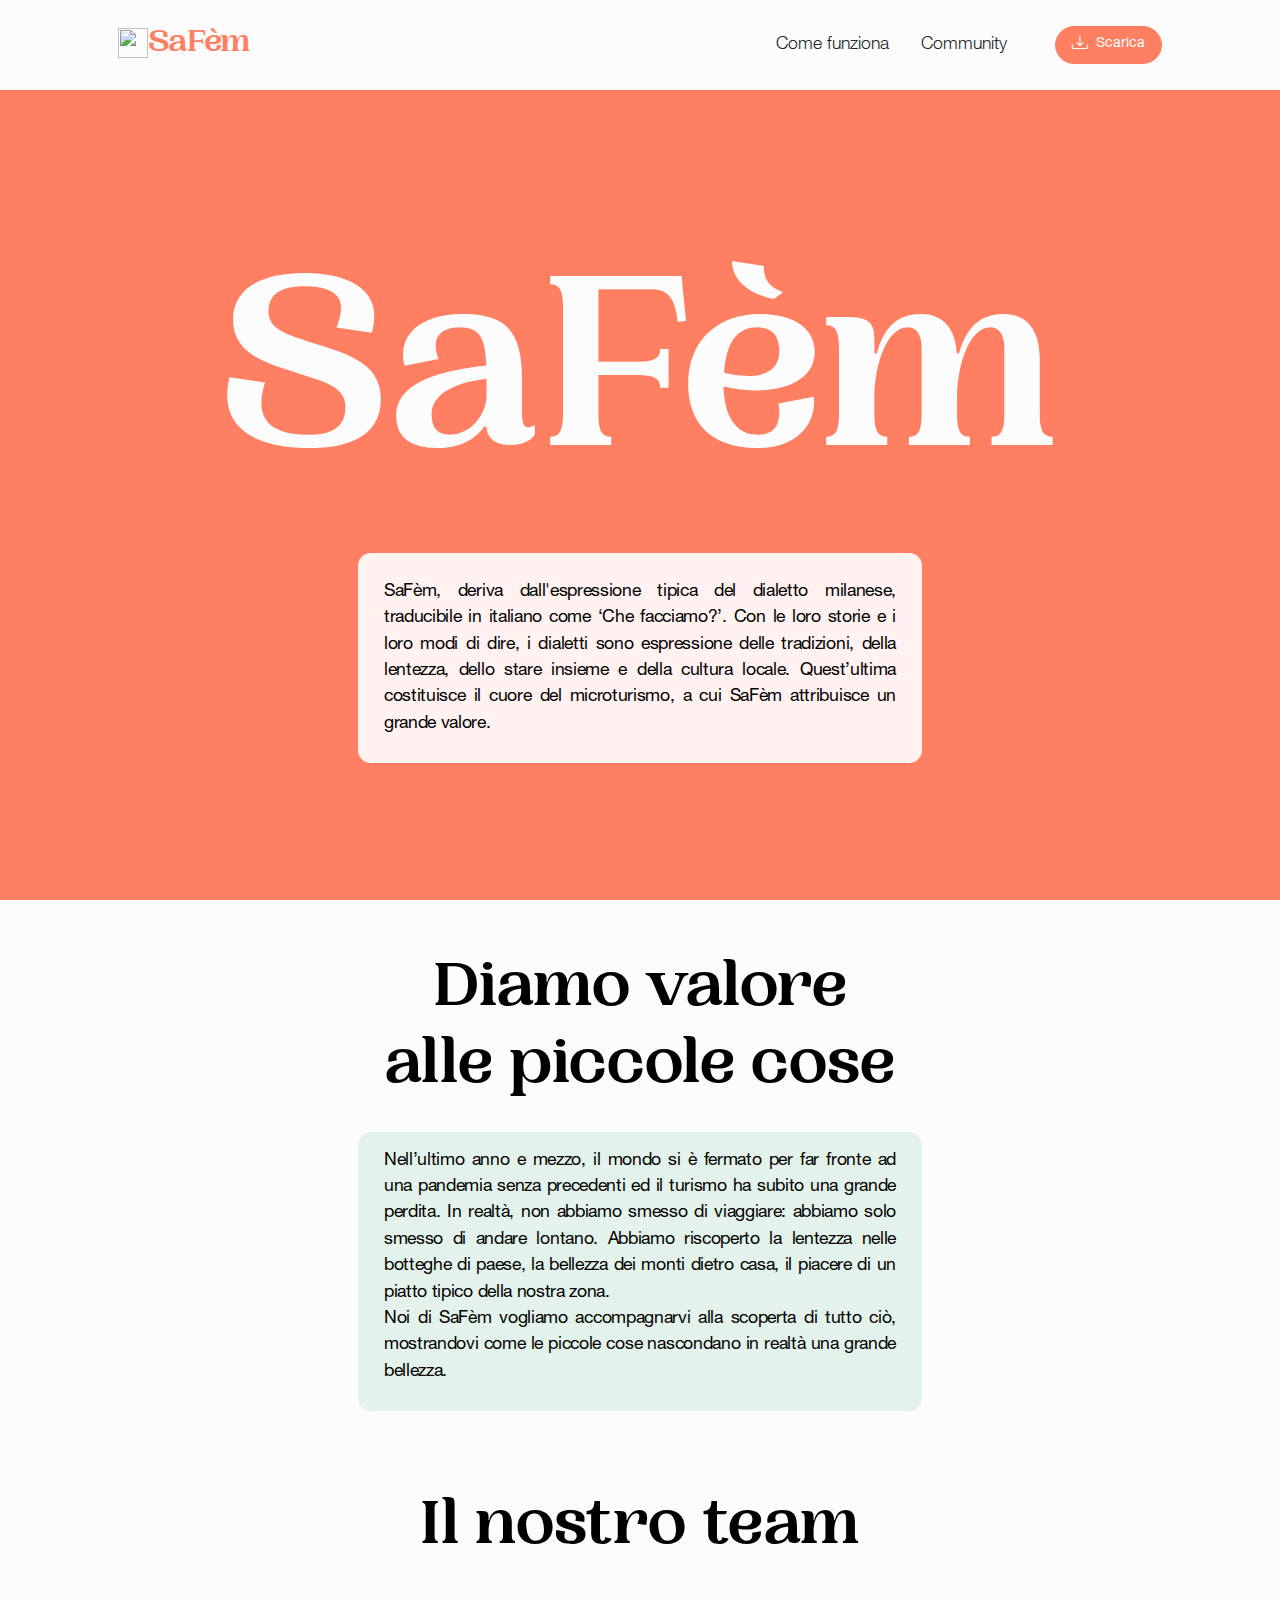
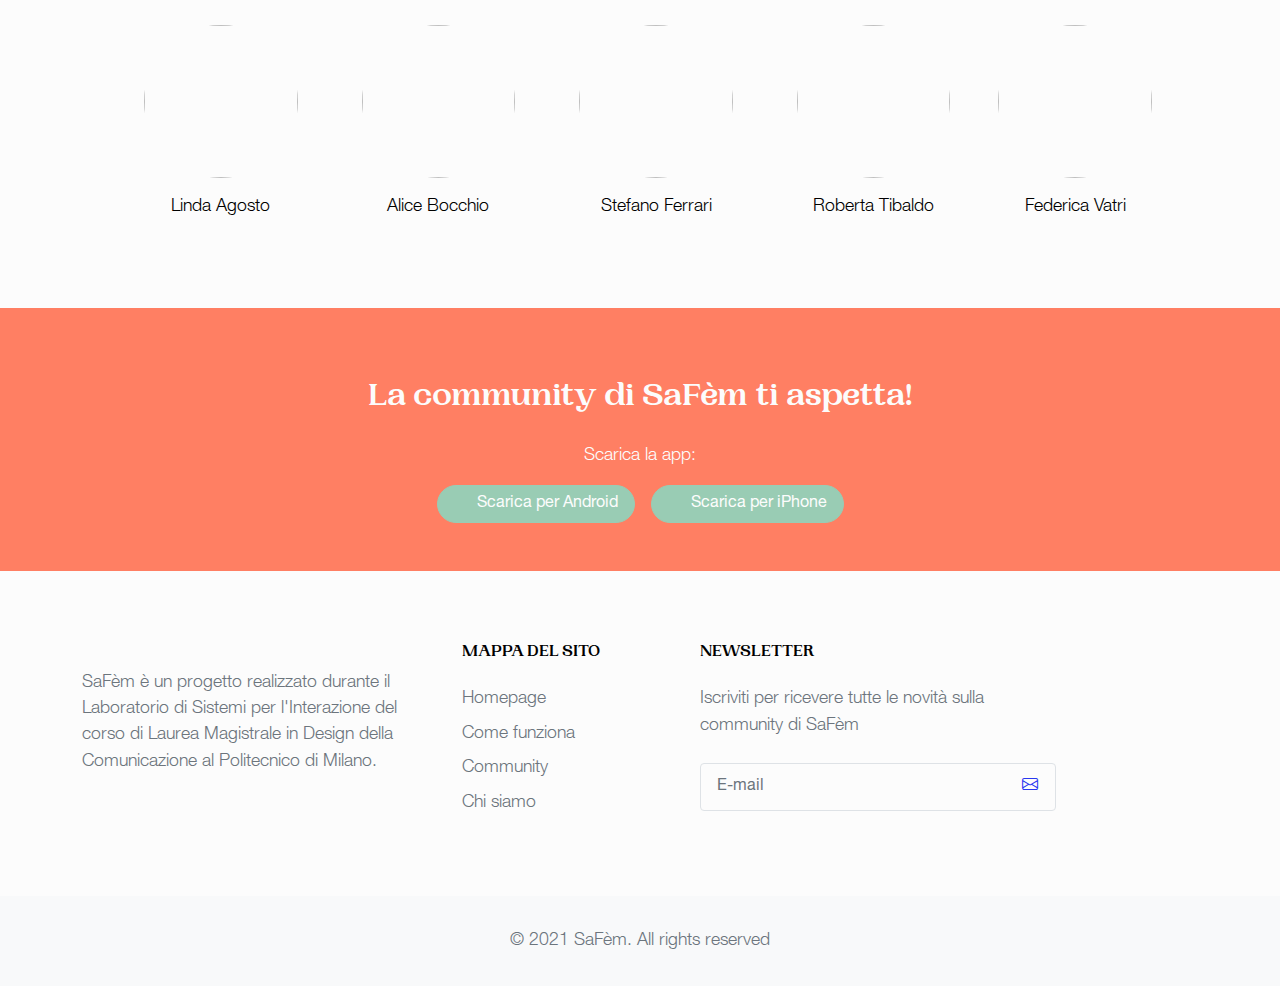
==== commit 1a0e546e: "ultimi fix" ====
--- a/about.html
+++ b/about.html
@@ -30,9 +30,8 @@
         <ul class="navbar-nav ms-auto me-4 my-3 my-lg-0">
           <li class="nav-item"><a class="nav-link me-lg-3" href="../sa-fem/index.html#features">Come funziona</a></li>
           <li class="nav-item"><a class="nav-link me-lg-3" href="../sa-fem/index.html#community">Community</a></li>
-          <li class="nav-item"><a class="nav-link me-lg-3" href="../sa-fem/about.html">Chi siamo</a></li>
         </ul>
-        <button class="btn btn-primary rounded-pill px-3 mb-2 mb-lg-0" data-bs-toggle="modal" data-bs-target="#feedbackModal">
+        <button class="btn btn-primary rounded-pill px-3 mb-2 mb-lg-0" onclick="window.location.href='#download'">
           <span class="d-flex align-items-center">
             <i class="bi bi-download me-2"></i>
             <span class="small">Scarica</span>
